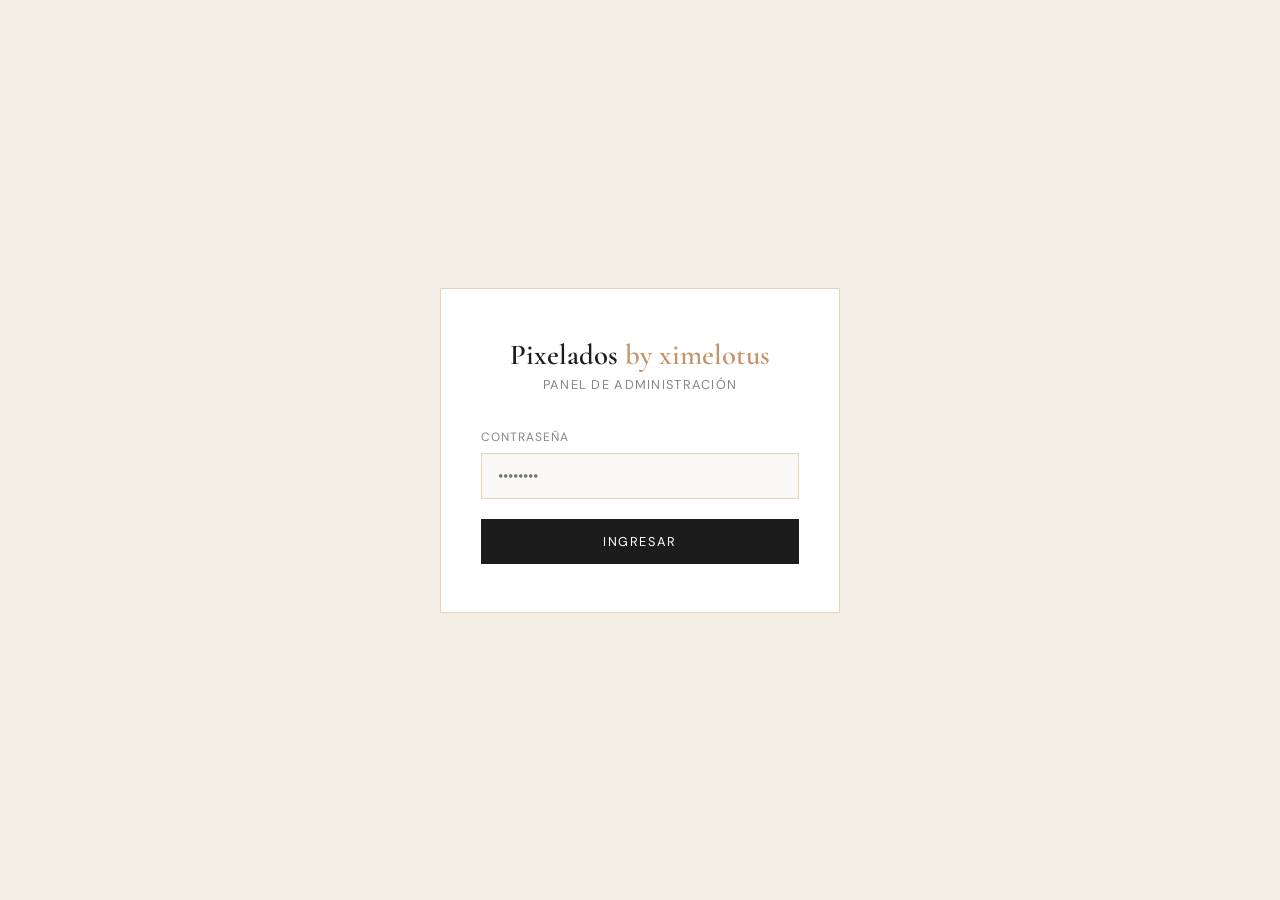
==== admin.html @ 3abb06a1 "Add files via upload" ====
<!DOCTYPE html>
<html lang="es">
<head>
  <meta charset="UTF-8" />
  <meta name="viewport" content="width=device-width, initial-scale=1.0" />
  <title>Admin · Pixelados by ximelotus</title>
  <meta name="robots" content="noindex, nofollow" />
  <link rel="preconnect" href="https://fonts.googleapis.com" />
  <link href="https://fonts.googleapis.com/css2?family=Cormorant+Garamond:wght@400;600&family=DM+Sans:wght@300;400;500&display=swap" rel="stylesheet" />
  <style>
    :root {
      --cream: #FAF8F4;
      --cream-dark: #F2EDE5;
      --charcoal: #1C1C1C;
      --warm-gray: #8A8480;
      --accent: #C4956A;
      --accent-light: #E8D5BC;
      --white: #FFFFFF;
      --green: #4CAF50;
      --red: #E53935;
      --font-display: 'Cormorant Garamond', Georgia, serif;
      --font-body: 'DM Sans', sans-serif;
    }

    *, *::before, *::after { box-sizing: border-box; margin: 0; padding: 0; }
    body { font-family: var(--font-body); background: var(--cream-dark); color: var(--charcoal); min-height: 100vh; }

    /* ── LOGIN ── */
    #login-screen {
      display: flex;
      align-items: center;
      justify-content: center;
      min-height: 100vh;
      padding: 24px;
    }
    .login-box {
      background: var(--white);
      border: 1px solid var(--accent-light);
      padding: 48px 40px;
      width: 100%;
      max-width: 400px;
      text-align: center;
    }
    .login-logo {
      font-family: var(--font-display);
      font-size: 1.8rem;
      font-weight: 600;
      margin-bottom: 4px;
    }
    .login-logo span { color: var(--accent); }
    .login-sub { font-size: 0.8rem; color: var(--warm-gray); letter-spacing: 0.1em; text-transform: uppercase; margin-bottom: 36px; }
    .login-label { display: block; text-align: left; font-size: 0.75rem; letter-spacing: 0.08em; text-transform: uppercase; color: var(--warm-gray); margin-bottom: 8px; }
    .login-input {
      width: 100%;
      padding: 12px 16px;
      border: 1px solid var(--accent-light);
      background: var(--cream);
      font-family: var(--font-body);
      font-size: 0.95rem;
      outline: none;
      transition: border-color 0.2s;
      margin-bottom: 20px;
    }
    .login-input:focus { border-color: var(--accent); }
    .login-btn {
      width: 100%;
      padding: 14px;
      background: var(--charcoal);
      color: var(--white);
      border: none;
      font-family: var(--font-body);
      font-size: 0.8rem;
      letter-spacing: 0.12em;
      text-transform: uppercase;
      cursor: pointer;
      transition: background 0.3s;
    }
    .login-btn:hover { background: var(--accent); }
    .login-error { color: var(--red); font-size: 0.82rem; margin-top: 12px; display: none; }

    /* ── PANEL ── */
    #admin-panel { display: none; }

    .admin-nav {
      background: var(--charcoal);
      padding: 16px 32px;
      display: flex;
      align-items: center;
      justify-content: space-between;
    }
    .admin-nav-logo { font-family: var(--font-display); font-size: 1.2rem; color: var(--white); }
    .admin-nav-logo span { color: var(--accent); }
    .admin-nav-right { display: flex; align-items: center; gap: 20px; }
    .admin-badge { font-size: 0.7rem; letter-spacing: 0.1em; text-transform: uppercase; color: var(--warm-gray); }
    .logout-btn {
      padding: 8px 16px;
      background: transparent;
      border: 1px solid rgba(255,255,255,0.2);
      color: rgba(255,255,255,0.6);
      font-size: 0.75rem;
      letter-spacing: 0.08em;
      text-transform: uppercase;
      cursor: pointer;
      transition: all 0.2s;
    }
    .logout-btn:hover { border-color: var(--accent); color: var(--accent); }

    .admin-body {
      max-width: 960px;
      margin: 0 auto;
      padding: 40px 24px 80px;
    }

    .admin-header {
      margin-bottom: 40px;
    }
    .admin-title { font-family: var(--font-display); font-size: 2rem; font-weight: 600; margin-bottom: 6px; }
    .admin-subtitle { font-size: 0.85rem; color: var(--warm-gray); }

    .save-bar {
      position: sticky;
      top: 0;
      z-index: 50;
      background: var(--cream-dark);
      padding: 14px 0;
      display: flex;
      align-items: center;
      justify-content: space-between;
      border-bottom: 1px solid var(--accent-light);
      margin-bottom: 40px;
    }
    .save-bar-text { font-size: 0.8rem; color: var(--warm-gray); }
    .save-btn {
      padding: 10px 28px;
      background: var(--accent);
      color: var(--white);
      border: none;
      font-family: var(--font-body);
      font-size: 0.8rem;
      letter-spacing: 0.1em;
      text-transform: uppercase;
      cursor: pointer;
      transition: background 0.3s;
    }
    .save-btn:hover { background: var(--charcoal); }

    .toast {
      position: fixed;
      bottom: 32px;
      right: 32px;
      background: var(--charcoal);
      color: var(--white);
      padding: 14px 24px;
      font-size: 0.85rem;
      border-left: 4px solid var(--accent);
      opacity: 0;
      transform: translateY(10px);
      transition: all 0.3s;
      pointer-events: none;
      z-index: 200;
    }
    .toast.show { opacity: 1; transform: translateY(0); }

    /* ── SECTIONS ── */
    .section-card {
      background: var(--white);
      border: 1px solid var(--accent-light);
      padding: 32px;
      margin-bottom: 24px;
    }
    .section-card-title {
      font-family: var(--font-display);
      font-size: 1.2rem;
      font-weight: 600;
      margin-bottom: 4px;
    }
    .section-card-desc { font-size: 0.78rem; color: var(--warm-gray); margin-bottom: 28px; }

    .field { margin-bottom: 20px; }
    .field:last-child { margin-bottom: 0; }
    .field-label {
      display: block;
      font-size: 0.72rem;
      letter-spacing: 0.1em;
      text-transform: uppercase;
      color: var(--warm-gray);
      margin-bottom: 8px;
      font-weight: 500;
    }
    .field-hint { font-size: 0.72rem; color: var(--accent); margin-top: 4px; }
    input[type="text"], input[type="tel"], input[type="email"], input[type="url"], textarea {
      width: 100%;
      padding: 10px 14px;
      border: 1px solid var(--accent-light);
      background: var(--cream);
      font-family: var(--font-body);
      font-size: 0.92rem;
      color: var(--charcoal);
      outline: none;
      transition: border-color 0.2s;
      resize: vertical;
    }
    input:focus, textarea:focus { border-color: var(--accent); }
    textarea { min-height: 80px; line-height: 1.6; }

    .field-row { display: grid; grid-template-columns: 1fr 1fr; gap: 16px; }
    @media(max-width: 600px) { .field-row { grid-template-columns: 1fr; } }

    /* Testimonio cards dentro del admin */
    .testi-group {
      border: 1px solid var(--accent-light);
      padding: 20px;
      margin-bottom: 16px;
      background: var(--cream);
    }
    .testi-group-title {
      font-size: 0.72rem;
      letter-spacing: 0.1em;
      text-transform: uppercase;
      color: var(--accent);
      margin-bottom: 16px;
      font-weight: 500;
    }

    /* ── CHANGE PASSWORD ── */
    .danger-zone {
      border: 1px solid #FFCDD2;
      background: #FFF8F8;
      padding: 24px 32px;
      margin-top: 40px;
    }
    .danger-title { font-size: 0.72rem; letter-spacing: 0.1em; text-transform: uppercase; color: var(--red); margin-bottom: 16px; font-weight: 500; }
    .danger-row { display: flex; gap: 12px; align-items: flex-end; }
    .danger-row input { flex: 1; }
    .danger-btn {
      padding: 10px 20px;
      background: var(--red);
      color: var(--white);
      border: none;
      font-size: 0.75rem;
      letter-spacing: 0.08em;
      text-transform: uppercase;
      cursor: pointer;
      white-space: nowrap;
      transition: opacity 0.2s;
    }
    .danger-btn:hover { opacity: 0.85; }
  </style>
</head>
<body>

<!-- ════════════════════════════
     LOGIN
════════════════════════════ -->
<div id="login-screen">
  <div class="login-box">
    <div class="login-logo">Pixelados <span>by ximelotus</span></div>
    <div class="login-sub">Panel de administración</div>
    <label class="login-label" for="pwd">Contraseña</label>
    <input type="password" id="pwd" class="login-input" placeholder="••••••••" onkeydown="if(event.key==='Enter')doLogin()" />
    <button class="login-btn" onclick="doLogin()">Ingresar</button>
    <div class="login-error" id="login-error">Contraseña incorrecta. Inténtalo de nuevo.</div>
  </div>
</div>

<!-- ════════════════════════════
     PANEL
════════════════════════════ -->
<div id="admin-panel">

  <nav class="admin-nav">
    <div class="admin-nav-logo">Pixelados <span>by ximelotus</span></div>
    <div class="admin-nav-right">
      <span class="admin-badge">✦ Admin</span>
      <button class="logout-btn" onclick="doLogout()">Cerrar sesión</button>
    </div>
  </nav>

  <div class="admin-body">

    <div class="admin-header">
      <h1 class="admin-title">Panel de contenido</h1>
      <p class="admin-subtitle">Edita los textos y datos de tu página. Los cambios se guardan en tu navegador y puedes exportar el HTML actualizado.</p>
    </div>

    <div class="save-bar">
      <span class="save-bar-text">Los cambios se guardan aquí y puedes descargar tu HTML actualizado</span>
      <button class="save-btn" onclick="saveAll()">Guardar cambios</button>
    </div>

    <!-- SEO -->
    <div class="section-card">
      <div class="section-card-title">SEO &amp; Metadatos</div>
      <div class="section-card-desc">Estos textos aparecen en Google y cuando compartes el link por WhatsApp o redes.</div>
      <div class="field">
        <label class="field-label" for="seo-title">Título de la página (Google)</label>
        <input type="text" id="seo-title" maxlength="70" />
        <div class="field-hint">Máximo 60 caracteres recomendado</div>
      </div>
      <div class="field">
        <label class="field-label" for="seo-desc">Descripción (Google)</label>
        <textarea id="seo-desc" rows="3" maxlength="160"></textarea>
        <div class="field-hint">Máximo 155 caracteres recomendado</div>
      </div>
    </div>

    <!-- CONTACTO -->
    <div class="section-card">
      <div class="section-card-title">Contacto</div>
      <div class="section-card-desc">Número de WhatsApp y correo que aparecen en la página.</div>
      <div class="field-row">
        <div class="field">
          <label class="field-label" for="whatsapp">WhatsApp (con código país)</label>
          <input type="tel" id="whatsapp" placeholder="56954000272" />
          <div class="field-hint">Sin el + ni espacios. Ej: 56954000272</div>
        </div>
        <div class="field">
          <label class="field-label" for="email">Correo electrónico</label>
          <input type="email" id="email" />
        </div>
      </div>
      <div class="field">
        <label class="field-label" for="instagram">Instagram (solo el @usuario)</label>
        <input type="text" id="instagram" placeholder="ximelotus" />
      </div>
      <div class="field">
        <label class="field-label" for="wa-message">Mensaje automático de WhatsApp</label>
        <textarea id="wa-message" rows="2"></textarea>
        <div class="field-hint">Texto que se pre-llena cuando alguien te escribe desde la web</div>
      </div>
    </div>

    <!-- HERO -->
    <div class="section-card">
      <div class="section-card-title">Sección Hero (inicio)</div>
      <div class="section-card-desc">El texto grande que se ve al entrar a la página.</div>
      <div class="field">
        <label class="field-label" for="hero-eyebrow">Texto pequeño sobre el título</label>
        <input type="text" id="hero-eyebrow" />
      </div>
      <div class="field">
        <label class="field-label" for="hero-title">Título principal</label>
        <textarea id="hero-title" rows="3"></textarea>
      </div>
      <div class="field">
        <label class="field-label" for="hero-subtitle">Subtítulo</label>
        <textarea id="hero-subtitle" rows="2"></textarea>
      </div>
    </div>

    <!-- PRECIOS -->
    <div class="section-card">
      <div class="section-card-title">Packs / Precios</div>
      <div class="section-card-desc">Los tres packs que se muestran en la sección de servicios.</div>

      <div class="testi-group">
        <div class="testi-group-title">Pack 1 (Esencial)</div>
        <div class="field-row">
          <div class="field">
            <label class="field-label" for="p1-name">Nombre del pack</label>
            <input type="text" id="p1-name" />
          </div>
          <div class="field">
            <label class="field-label" for="p1-price">Precio</label>
            <input type="text" id="p1-price" placeholder="$XX.000" />
          </div>
        </div>
        <div class="field">
          <label class="field-label" for="p1-desc">Descripción breve</label>
          <textarea id="p1-desc" rows="2"></textarea>
        </div>
      </div>

      <div class="testi-group">
        <div class="testi-group-title">Pack 2 (Intermedio)</div>
        <div class="field-row">
          <div class="field">
            <label class="field-label" for="p2-name">Nombre del pack</label>
            <input type="text" id="p2-name" />
          </div>
          <div class="field">
            <label class="field-label" for="p2-price">Precio</label>
            <input type="text" id="p2-price" placeholder="$XX.000" />
          </div>
        </div>
        <div class="field">
          <label class="field-label" for="p2-desc">Descripción breve</label>
          <textarea id="p2-desc" rows="2"></textarea>
        </div>
      </div>

      <div class="testi-group">
        <div class="testi-group-title">Pack 3 (Premium)</div>
        <div class="field-row">
          <div class="field">
            <label class="field-label" for="p3-name">Nombre del pack</label>
            <input type="text" id="p3-name" />
          </div>
          <div class="field">
            <label class="field-label" for="p3-price">Precio</label>
            <input type="text" id="p3-price" placeholder="$XX.000" />
          </div>
        </div>
        <div class="field">
          <label class="field-label" for="p3-desc">Descripción breve</label>
          <textarea id="p3-desc" rows="2"></textarea>
        </div>
      </div>
    </div>

    <!-- TESTIMONIOS -->
    <div class="section-card">
      <div class="section-card-title">Testimonios</div>
      <div class="section-card-desc">Edita los tres testimonios que aparecen en la página.</div>

      <div class="testi-group">
        <div class="testi-group-title">Testimonio 1</div>
        <div class="field">
          <label class="field-label" for="t1-text">Texto del testimonio</label>
          <textarea id="t1-text" rows="3"></textarea>
        </div>
        <div class="field-row">
          <div class="field">
            <label class="field-label" for="t1-name">Nombre</label>
            <input type="text" id="t1-name" />
          </div>
          <div class="field">
            <label class="field-label" for="t1-biz">Negocio · Ciudad</label>
            <input type="text" id="t1-biz" />
          </div>
        </div>
      </div>

      <div class="testi-group">
        <div class="testi-group-title">Testimonio 2</div>
        <div class="field">
          <label class="field-label" for="t2-text">Texto del testimonio</label>
          <textarea id="t2-text" rows="3"></textarea>
        </div>
        <div class="field-row">
          <div class="field">
            <label class="field-label" for="t2-name">Nombre</label>
            <input type="text" id="t2-name" />
          </div>
          <div class="field">
            <label class="field-label" for="t2-biz">Negocio · Ciudad</label>
            <input type="text" id="t2-biz" />
          </div>
        </div>
      </div>

      <div class="testi-group">
        <div class="testi-group-title">Testimonio 3</div>
        <div class="field">
          <label class="field-label" for="t3-text">Texto del testimonio</label>
          <textarea id="t3-text" rows="3"></textarea>
        </div>
        <div class="field-row">
          <div class="field">
            <label class="field-label" for="t3-name">Nombre</label>
            <input type="text" id="t3-name" />
          </div>
          <div class="field">
            <label class="field-label" for="t3-biz">Negocio · Ciudad</label>
            <input type="text" id="t3-biz" />
          </div>
        </div>
      </div>
    </div>

    <!-- CAMBIAR CONTRASEÑA -->
    <div class="danger-zone">
      <div class="danger-title">⚠ Cambiar contraseña</div>
      <div class="danger-row">
        <div class="field" style="margin:0; flex:1">
          <label class="field-label" for="new-pwd">Nueva contraseña</label>
          <input type="password" id="new-pwd" placeholder="Mínimo 6 caracteres" />
        </div>
        <div class="field" style="margin:0; flex:1">
          <label class="field-label" for="new-pwd2">Confirmar contraseña</label>
          <input type="password" id="new-pwd2" placeholder="Repite la contraseña" />
        </div>
        <button class="danger-btn" onclick="changePassword()">Cambiar</button>
      </div>
    </div>

  </div><!-- /admin-body -->
</div><!-- /admin-panel -->

<div class="toast" id="toast"></div>

<script>
  // ── CONTRASEÑA POR DEFECTO ──
  // La primera vez es "pixelados2025" — cámbiala desde el panel
  const DEFAULT_PWD = 'pixelados2025';

  function getPassword() {
    return localStorage.getItem('px_admin_pwd') || DEFAULT_PWD;
  }

  function doLogin() {
    const input = document.getElementById('pwd').value;
    const err = document.getElementById('login-error');
    if (input === getPassword()) {
      document.getElementById('login-screen').style.display = 'none';
      document.getElementById('admin-panel').style.display = 'block';
      loadData();
      err.style.display = 'none';
    } else {
      err.style.display = 'block';
      document.getElementById('pwd').value = '';
      document.getElementById('pwd').focus();
    }
  }

  function doLogout() {
    document.getElementById('admin-panel').style.display = 'none';
    document.getElementById('login-screen').style.display = 'flex';
    document.getElementById('pwd').value = '';
  }

  function changePassword() {
    const p1 = document.getElementById('new-pwd').value;
    const p2 = document.getElementById('new-pwd2').value;
    if (p1.length < 6) { showToast('La contraseña debe tener al menos 6 caracteres', true); return; }
    if (p1 !== p2) { showToast('Las contraseñas no coinciden', true); return; }
    localStorage.setItem('px_admin_pwd', p1);
    document.getElementById('new-pwd').value = '';
    document.getElementById('new-pwd2').value = '';
    showToast('Contraseña actualizada ✓');
  }

  // ── DEFAULTS ──
  const DEFAULTS = {
    'seo-title': 'Pixelados by ximelotus | Fotografía Gastronómica en Chile',
    'seo-desc': 'Fotografía profesional de productos para cafeterías, restaurantes y emprendimientos gastronómicos en Chile.',
    'whatsapp': '56954000272',
    'email': 'pixelados.laserena@gmail.com',
    'instagram': 'ximelotus',
    'wa-message': 'Hola! Vi tu web y quiero cotizar fotografía para mi negocio gastronómico',
    'hero-eyebrow': 'Fotografía gastronómica · Chile',
    'hero-title': 'Fotos que hacen que tus productos se vendan solos.',
    'hero-subtitle': 'Sesiones de fotografía profesional para cafeterías, restaurantes y emprendimientos gastronómicos.',
    'p1-name': 'Pack Esencial', 'p1-price': '', 'p1-desc': '',
    'p2-name': 'Pack Completo', 'p2-price': '', 'p2-desc': '',
    'p3-name': 'Pack Premium', 'p3-price': '', 'p3-desc': '',
    't1-text': '', 't1-name': '', 't1-biz': '',
    't2-text': '', 't2-name': '', 't2-biz': '',
    't3-text': '', 't3-name': '', 't3-biz': '',
  };

  const FIELDS = Object.keys(DEFAULTS);

  function loadData() {
    const stored = JSON.parse(localStorage.getItem('px_content') || '{}');
    FIELDS.forEach(id => {
      const el = document.getElementById(id);
      if (el) el.value = stored[id] !== undefined ? stored[id] : DEFAULTS[id];
    });
  }

  function saveAll() {
    const data = {};
    FIELDS.forEach(id => {
      const el = document.getElementById(id);
      if (el) data[id] = el.value;
    });
    localStorage.setItem('px_content', JSON.stringify(data));
    showToast('Cambios guardados ✓');
  }

  function showToast(msg, isError = false) {
    const t = document.getElementById('toast');
    t.textContent = msg;
    t.style.borderLeftColor = isError ? '#E53935' : '#C4956A';
    t.classList.add('show');
    setTimeout(() => t.classList.remove('show'), 3000);
  }

  // Enter en login
  document.getElementById('pwd').addEventListener('keydown', e => {
    if (e.key === 'Enter') doLogin();
  });
</script>
</body>
</html>
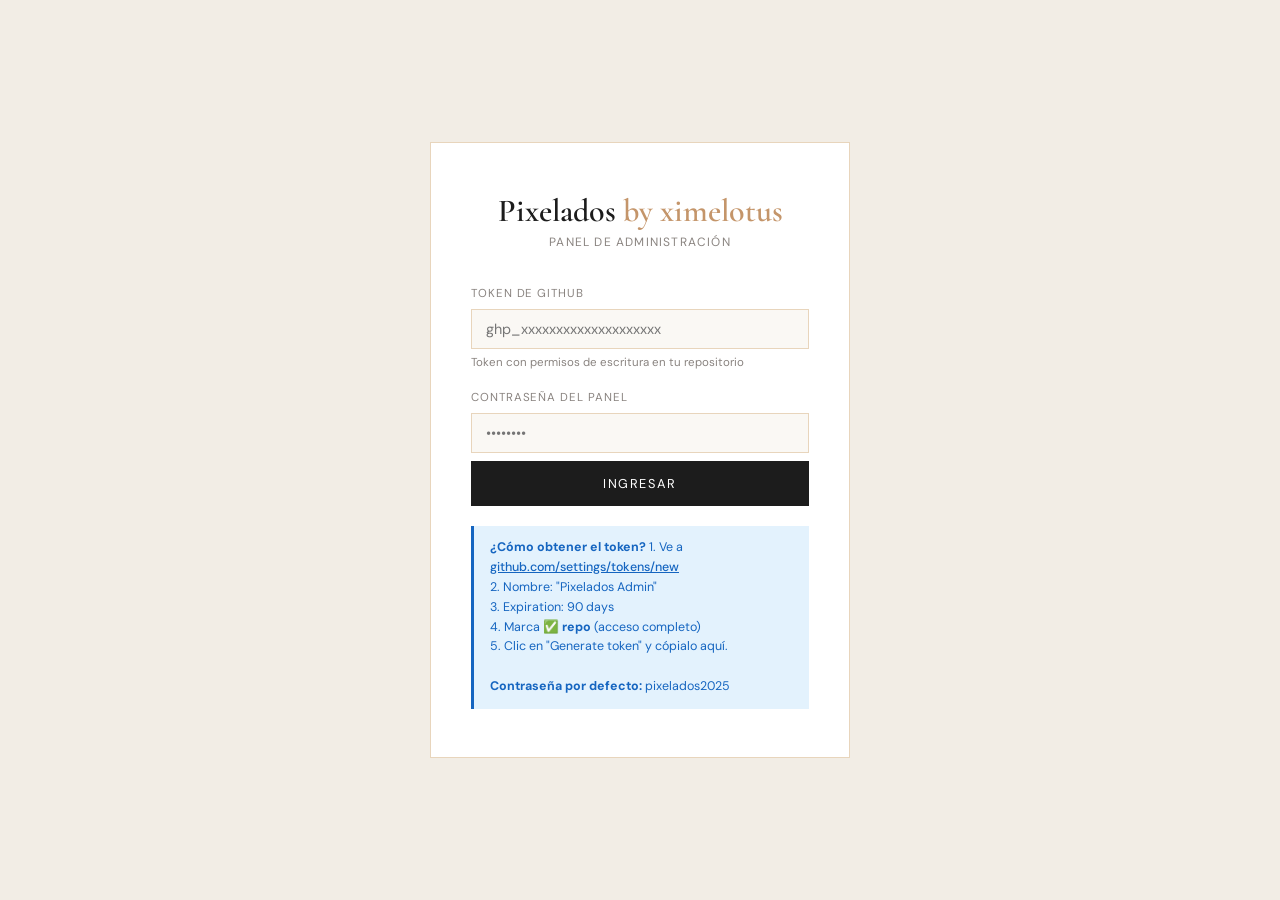
==== commit 948e4f4a: "Add files via upload" ====
--- a/admin.html
+++ b/admin.html
@@ -5,482 +5,389 @@
   <meta name="viewport" content="width=device-width, initial-scale=1.0" />
   <title>Admin · Pixelados by ximelotus</title>
   <meta name="robots" content="noindex, nofollow" />
-  <link rel="preconnect" href="https://fonts.googleapis.com" />
   <link href="https://fonts.googleapis.com/css2?family=Cormorant+Garamond:wght@400;600&family=DM+Sans:wght@300;400;500&display=swap" rel="stylesheet" />
   <style>
     :root {
-      --cream: #FAF8F4;
-      --cream-dark: #F2EDE5;
-      --charcoal: #1C1C1C;
-      --warm-gray: #8A8480;
-      --accent: #C4956A;
-      --accent-light: #E8D5BC;
-      --white: #FFFFFF;
-      --green: #4CAF50;
-      --red: #E53935;
+      --cream: #FAF8F4; --cream-dark: #F2EDE5; --charcoal: #1C1C1C;
+      --warm-gray: #8A8480; --accent: #C4956A; --accent-light: #E8D5BC;
+      --white: #FFFFFF; --green: #2E7D32; --green-light: #E8F5E9;
+      --red: #C62828; --red-light: #FFEBEE; --blue: #1565C0; --blue-light: #E3F2FD;
       --font-display: 'Cormorant Garamond', Georgia, serif;
       --font-body: 'DM Sans', sans-serif;
     }
-
     *, *::before, *::after { box-sizing: border-box; margin: 0; padding: 0; }
     body { font-family: var(--font-body); background: var(--cream-dark); color: var(--charcoal); min-height: 100vh; }
 
     /* ── LOGIN ── */
-    #login-screen {
-      display: flex;
-      align-items: center;
-      justify-content: center;
-      min-height: 100vh;
-      padding: 24px;
-    }
-    .login-box {
-      background: var(--white);
-      border: 1px solid var(--accent-light);
-      padding: 48px 40px;
-      width: 100%;
-      max-width: 400px;
-      text-align: center;
-    }
-    .login-logo {
-      font-family: var(--font-display);
-      font-size: 1.8rem;
-      font-weight: 600;
-      margin-bottom: 4px;
-    }
+    #login-screen { display: flex; align-items: center; justify-content: center; min-height: 100vh; padding: 24px; }
+    .login-box { background: var(--white); border: 1px solid var(--accent-light); padding: 48px 40px; width: 100%; max-width: 420px; text-align: center; }
+    .login-logo { font-family: var(--font-display); font-size: 2rem; font-weight: 600; margin-bottom: 4px; }
     .login-logo span { color: var(--accent); }
-    .login-sub { font-size: 0.8rem; color: var(--warm-gray); letter-spacing: 0.1em; text-transform: uppercase; margin-bottom: 36px; }
-    .login-label { display: block; text-align: left; font-size: 0.75rem; letter-spacing: 0.08em; text-transform: uppercase; color: var(--warm-gray); margin-bottom: 8px; }
-    .login-input {
-      width: 100%;
-      padding: 12px 16px;
-      border: 1px solid var(--accent-light);
-      background: var(--cream);
-      font-family: var(--font-body);
-      font-size: 0.95rem;
-      outline: none;
-      transition: border-color 0.2s;
-      margin-bottom: 20px;
-    }
+    .login-sub { font-size: 0.75rem; color: var(--warm-gray); letter-spacing: 0.1em; text-transform: uppercase; margin-bottom: 36px; }
+    .login-label { display: block; text-align: left; font-size: 0.72rem; letter-spacing: 0.08em; text-transform: uppercase; color: var(--warm-gray); margin-bottom: 8px; margin-top: 16px; }
+    .login-input { width: 100%; padding: 12px 16px; border: 1px solid var(--accent-light); background: var(--cream); font-family: var(--font-body); font-size: 0.95rem; outline: none; transition: border-color 0.2s; }
     .login-input:focus { border-color: var(--accent); }
-    .login-btn {
-      width: 100%;
-      padding: 14px;
-      background: var(--charcoal);
-      color: var(--white);
-      border: none;
-      font-family: var(--font-body);
-      font-size: 0.8rem;
-      letter-spacing: 0.12em;
-      text-transform: uppercase;
-      cursor: pointer;
-      transition: background 0.3s;
-    }
+    .login-hint { font-size: 0.72rem; color: var(--warm-gray); text-align: left; margin-top: 6px; margin-bottom: 20px; }
+    .login-btn { width: 100%; padding: 14px; background: var(--charcoal); color: var(--white); border: none; font-family: var(--font-body); font-size: 0.8rem; letter-spacing: 0.12em; text-transform: uppercase; cursor: pointer; transition: background 0.3s; margin-top: 8px; }
     .login-btn:hover { background: var(--accent); }
-    .login-error { color: var(--red); font-size: 0.82rem; margin-top: 12px; display: none; }
-
-    /* ── PANEL ── */
+    .login-error { color: var(--red); font-size: 0.82rem; margin-top: 12px; display: none; padding: 10px; background: var(--red-light); }
+    .github-info { background: var(--blue-light); border-left: 3px solid var(--blue); padding: 12px 16px; text-align: left; font-size: 0.78rem; color: var(--blue); margin-top: 20px; line-height: 1.6; }
+    .github-info a { color: var(--blue); font-weight: 500; }
+
+    /* ── NAV ── */
     #admin-panel { display: none; }
-
-    .admin-nav {
-      background: var(--charcoal);
-      padding: 16px 32px;
-      display: flex;
-      align-items: center;
-      justify-content: space-between;
-    }
+    .admin-nav { background: var(--charcoal); padding: 0 32px; display: flex; align-items: center; justify-content: space-between; height: 60px; position: sticky; top: 0; z-index: 100; }
     .admin-nav-logo { font-family: var(--font-display); font-size: 1.2rem; color: var(--white); }
     .admin-nav-logo span { color: var(--accent); }
-    .admin-nav-right { display: flex; align-items: center; gap: 20px; }
-    .admin-badge { font-size: 0.7rem; letter-spacing: 0.1em; text-transform: uppercase; color: var(--warm-gray); }
-    .logout-btn {
-      padding: 8px 16px;
-      background: transparent;
-      border: 1px solid rgba(255,255,255,0.2);
-      color: rgba(255,255,255,0.6);
-      font-size: 0.75rem;
-      letter-spacing: 0.08em;
-      text-transform: uppercase;
-      cursor: pointer;
-      transition: all 0.2s;
+    .admin-nav-right { display: flex; align-items: center; gap: 16px; }
+    .admin-user { font-size: 0.72rem; color: rgba(255,255,255,0.5); }
+    .nav-btn { padding: 8px 16px; background: transparent; border: 1px solid rgba(255,255,255,0.2); color: rgba(255,255,255,0.6); font-size: 0.72rem; letter-spacing: 0.08em; text-transform: uppercase; cursor: pointer; transition: all 0.2s; }
+    .nav-btn:hover { border-color: var(--accent); color: var(--accent); }
+    .nav-btn.primary { background: var(--accent); border-color: var(--accent); color: white; }
+    .nav-btn.primary:hover { background: #b8845e; }
+
+    /* ── TABS ── */
+    .admin-tabs { background: var(--white); border-bottom: 1px solid var(--accent-light); display: flex; overflow-x: auto; }
+    .tab-btn { padding: 16px 24px; font-size: 0.78rem; letter-spacing: 0.06em; text-transform: uppercase; background: none; border: none; cursor: pointer; color: var(--warm-gray); border-bottom: 2px solid transparent; white-space: nowrap; transition: all 0.2s; }
+    .tab-btn.active { color: var(--accent); border-bottom-color: var(--accent); }
+    .tab-btn:hover { color: var(--charcoal); }
+
+    /* ── BODY ── */
+    .admin-body { max-width: 900px; margin: 0 auto; padding: 32px 24px 80px; }
+    .tab-panel { display: none; }
+    .tab-panel.active { display: block; }
+
+    /* ── CARDS ── */
+    .card { background: var(--white); border: 1px solid var(--accent-light); padding: 28px; margin-bottom: 20px; }
+    .card-title { font-family: var(--font-display); font-size: 1.1rem; font-weight: 600; margin-bottom: 4px; }
+    .card-desc { font-size: 0.78rem; color: var(--warm-gray); margin-bottom: 24px; }
+    .field { margin-bottom: 18px; }
+    .field:last-child { margin-bottom: 0; }
+    .field-label { display: block; font-size: 0.7rem; letter-spacing: 0.1em; text-transform: uppercase; color: var(--warm-gray); margin-bottom: 7px; font-weight: 500; }
+    .field-hint { font-size: 0.7rem; color: var(--accent); margin-top: 4px; }
+    input[type="text"], input[type="tel"], input[type="email"], input[type="url"], input[type="password"], textarea, select {
+      width: 100%; padding: 10px 14px; border: 1px solid var(--accent-light); background: var(--cream);
+      font-family: var(--font-body); font-size: 0.9rem; color: var(--charcoal); outline: none; transition: border-color 0.2s; resize: vertical;
     }
-    .logout-btn:hover { border-color: var(--accent); color: var(--accent); }
-
-    .admin-body {
-      max-width: 960px;
-      margin: 0 auto;
-      padding: 40px 24px 80px;
-    }
-
-    .admin-header {
-      margin-bottom: 40px;
-    }
-    .admin-title { font-family: var(--font-display); font-size: 2rem; font-weight: 600; margin-bottom: 6px; }
-    .admin-subtitle { font-size: 0.85rem; color: var(--warm-gray); }
-
-    .save-bar {
-      position: sticky;
-      top: 0;
-      z-index: 50;
-      background: var(--cream-dark);
-      padding: 14px 0;
-      display: flex;
-      align-items: center;
-      justify-content: space-between;
-      border-bottom: 1px solid var(--accent-light);
-      margin-bottom: 40px;
-    }
-    .save-bar-text { font-size: 0.8rem; color: var(--warm-gray); }
-    .save-btn {
-      padding: 10px 28px;
-      background: var(--accent);
-      color: var(--white);
-      border: none;
-      font-family: var(--font-body);
-      font-size: 0.8rem;
-      letter-spacing: 0.1em;
-      text-transform: uppercase;
-      cursor: pointer;
-      transition: background 0.3s;
-    }
+    input:focus, textarea:focus, select:focus { border-color: var(--accent); background: var(--white); }
+    textarea { min-height: 80px; line-height: 1.6; }
+    .field-row { display: grid; grid-template-columns: 1fr 1fr; gap: 16px; }
+    @media(max-width:600px) { .field-row { grid-template-columns: 1fr; } }
+
+    /* ── IMAGE PREVIEW ── */
+    .img-preview-wrap { position: relative; margin-top: 10px; }
+    .img-preview { width: 100%; height: 180px; object-fit: cover; background: var(--cream-dark); border: 1px solid var(--accent-light); display: flex; align-items: center; justify-content: center; color: var(--warm-gray); font-size: 0.8rem; }
+    .img-preview img { width: 100%; height: 180px; object-fit: cover; }
+    .img-preview-placeholder { width: 100%; height: 180px; background: var(--cream-dark); border: 1px dashed var(--accent-light); display: flex; align-items: center; justify-content: center; color: var(--warm-gray); font-size: 0.8rem; }
+
+    /* ── PORTFOLIO ITEMS ── */
+    .portfolio-items { display: grid; grid-template-columns: 1fr 1fr; gap: 16px; }
+    @media(max-width:600px) { .portfolio-items { grid-template-columns: 1fr; } }
+    .portfolio-item { border: 1px solid var(--accent-light); background: var(--cream); padding: 16px; position: relative; }
+    .portfolio-item-num { font-size: 0.7rem; letter-spacing: 0.1em; text-transform: uppercase; color: var(--accent); margin-bottom: 12px; font-weight: 500; }
+
+    /* ── TESTIMONIO / SERVICE ITEMS ── */
+    .item-group { border: 1px solid var(--accent-light); padding: 20px; margin-bottom: 14px; background: var(--cream); }
+    .item-group-title { font-size: 0.7rem; letter-spacing: 0.1em; text-transform: uppercase; color: var(--accent); margin-bottom: 14px; font-weight: 500; }
+
+    /* ── SAVE BAR ── */
+    .save-bar { position: sticky; top: 60px; z-index: 50; background: var(--cream-dark); padding: 12px 0; border-bottom: 1px solid var(--accent-light); margin-bottom: 32px; display: flex; align-items: center; justify-content: space-between; }
+    .save-bar-left { font-size: 0.78rem; color: var(--warm-gray); }
+    .save-btn { padding: 10px 28px; background: var(--accent); color: var(--white); border: none; font-family: var(--font-body); font-size: 0.78rem; letter-spacing: 0.1em; text-transform: uppercase; cursor: pointer; transition: background 0.3s; }
     .save-btn:hover { background: var(--charcoal); }
-
-    .toast {
-      position: fixed;
-      bottom: 32px;
-      right: 32px;
-      background: var(--charcoal);
-      color: var(--white);
-      padding: 14px 24px;
-      font-size: 0.85rem;
-      border-left: 4px solid var(--accent);
-      opacity: 0;
-      transform: translateY(10px);
-      transition: all 0.3s;
-      pointer-events: none;
-      z-index: 200;
-    }
+    .save-btn:disabled { background: var(--accent-light); cursor: not-allowed; }
+
+    /* ── STATUS ── */
+    .status-badge { display: inline-flex; align-items: center; gap: 6px; font-size: 0.72rem; padding: 4px 10px; border-radius: 2px; font-weight: 500; }
+    .status-badge.success { background: var(--green-light); color: var(--green); }
+    .status-badge.error { background: var(--red-light); color: var(--red); }
+    .status-badge.info { background: var(--blue-light); color: var(--blue); }
+
+    /* ── TOAST ── */
+    .toast { position: fixed; bottom: 28px; right: 28px; padding: 14px 20px; background: var(--charcoal); color: var(--white); font-size: 0.85rem; border-left: 4px solid var(--accent); opacity: 0; transform: translateY(10px); transition: all 0.3s; pointer-events: none; z-index: 999; max-width: 320px; }
     .toast.show { opacity: 1; transform: translateY(0); }
-
-    /* ── SECTIONS ── */
-    .section-card {
-      background: var(--white);
-      border: 1px solid var(--accent-light);
-      padding: 32px;
-      margin-bottom: 24px;
-    }
-    .section-card-title {
-      font-family: var(--font-display);
-      font-size: 1.2rem;
-      font-weight: 600;
-      margin-bottom: 4px;
-    }
-    .section-card-desc { font-size: 0.78rem; color: var(--warm-gray); margin-bottom: 28px; }
-
-    .field { margin-bottom: 20px; }
-    .field:last-child { margin-bottom: 0; }
-    .field-label {
-      display: block;
-      font-size: 0.72rem;
-      letter-spacing: 0.1em;
-      text-transform: uppercase;
-      color: var(--warm-gray);
-      margin-bottom: 8px;
-      font-weight: 500;
-    }
-    .field-hint { font-size: 0.72rem; color: var(--accent); margin-top: 4px; }
-    input[type="text"], input[type="tel"], input[type="email"], input[type="url"], textarea {
-      width: 100%;
-      padding: 10px 14px;
-      border: 1px solid var(--accent-light);
-      background: var(--cream);
-      font-family: var(--font-body);
-      font-size: 0.92rem;
-      color: var(--charcoal);
-      outline: none;
-      transition: border-color 0.2s;
-      resize: vertical;
-    }
-    input:focus, textarea:focus { border-color: var(--accent); }
-    textarea { min-height: 80px; line-height: 1.6; }
-
-    .field-row { display: grid; grid-template-columns: 1fr 1fr; gap: 16px; }
-    @media(max-width: 600px) { .field-row { grid-template-columns: 1fr; } }
-
-    /* Testimonio cards dentro del admin */
-    .testi-group {
-      border: 1px solid var(--accent-light);
-      padding: 20px;
-      margin-bottom: 16px;
-      background: var(--cream);
-    }
-    .testi-group-title {
-      font-size: 0.72rem;
-      letter-spacing: 0.1em;
-      text-transform: uppercase;
-      color: var(--accent);
-      margin-bottom: 16px;
-      font-weight: 500;
-    }
-
-    /* ── CHANGE PASSWORD ── */
-    .danger-zone {
-      border: 1px solid #FFCDD2;
-      background: #FFF8F8;
-      padding: 24px 32px;
-      margin-top: 40px;
-    }
-    .danger-title { font-size: 0.72rem; letter-spacing: 0.1em; text-transform: uppercase; color: var(--red); margin-bottom: 16px; font-weight: 500; }
-    .danger-row { display: flex; gap: 12px; align-items: flex-end; }
-    .danger-row input { flex: 1; }
-    .danger-btn {
-      padding: 10px 20px;
-      background: var(--red);
-      color: var(--white);
-      border: none;
-      font-size: 0.75rem;
-      letter-spacing: 0.08em;
-      text-transform: uppercase;
-      cursor: pointer;
-      white-space: nowrap;
-      transition: opacity 0.2s;
-    }
-    .danger-btn:hover { opacity: 0.85; }
+    .toast.error { border-left-color: var(--red); }
+    .toast.success { border-left-color: var(--green); }
+
+    /* ── DANGER ── */
+    .danger-zone { border: 1px solid #FFCDD2; background: #FFF8F8; padding: 24px; margin-top: 32px; }
+    .danger-title { font-size: 0.7rem; letter-spacing: 0.1em; text-transform: uppercase; color: var(--red); margin-bottom: 16px; font-weight: 500; }
+
+    /* ── GITHUB STATUS ── */
+    .github-status { background: var(--blue-light); border: 1px solid #BBDEFB; padding: 16px 20px; margin-bottom: 24px; font-size: 0.82rem; color: var(--blue); }
+    .github-status strong { display: block; margin-bottom: 4px; }
+    .github-status.connected { background: var(--green-light); border-color: #C8E6C9; color: var(--green); }
+    .github-status.error { background: var(--red-light); border-color: #FFCDD2; color: var(--red); }
+
+    /* Loader */
+    .loader { display: inline-block; width: 14px; height: 14px; border: 2px solid rgba(255,255,255,0.3); border-top-color: white; border-radius: 50%; animation: spin 0.8s linear infinite; }
+    @keyframes spin { to { transform: rotate(360deg); } }
+
+    .section-intro { margin-bottom: 28px; }
+    .section-intro h2 { font-family: var(--font-display); font-size: 1.6rem; font-weight: 600; margin-bottom: 6px; }
+    .section-intro p { font-size: 0.85rem; color: var(--warm-gray); }
+
+    .preview-btn { display: inline-flex; align-items: center; gap: 6px; padding: 8px 16px; background: var(--charcoal); color: white; font-size: 0.72rem; letter-spacing: 0.08em; text-transform: uppercase; cursor: pointer; border: none; margin-top: 12px; transition: background 0.2s; text-decoration: none; }
+    .preview-btn:hover { background: var(--accent); }
   </style>
 </head>
 <body>
 
-<!-- ════════════════════════════
-     LOGIN
-════════════════════════════ -->
+<!-- ═══════════════════════════ LOGIN ═══════════════════════════ -->
 <div id="login-screen">
   <div class="login-box">
     <div class="login-logo">Pixelados <span>by ximelotus</span></div>
     <div class="login-sub">Panel de administración</div>
-    <label class="login-label" for="pwd">Contraseña</label>
-    <input type="password" id="pwd" class="login-input" placeholder="••••••••" onkeydown="if(event.key==='Enter')doLogin()" />
+
+    <label class="login-label" for="gh-token">Token de GitHub</label>
+    <input type="password" id="gh-token" class="login-input" placeholder="ghp_xxxxxxxxxxxxxxxxxxxx" />
+    <div class="login-hint">Token con permisos de escritura en tu repositorio</div>
+
+    <label class="login-label" for="admin-pwd">Contraseña del panel</label>
+    <input type="password" id="admin-pwd" class="login-input" placeholder="••••••••" onkeydown="if(event.key==='Enter')doLogin()" />
+
     <button class="login-btn" onclick="doLogin()">Ingresar</button>
-    <div class="login-error" id="login-error">Contraseña incorrecta. Inténtalo de nuevo.</div>
+    <div class="login-error" id="login-error">Contraseña incorrecta o token inválido.</div>
+
+    <div class="github-info">
+      <strong>¿Cómo obtener el token?</strong>
+      1. Ve a <a href="https://github.com/settings/tokens/new" target="_blank">github.com/settings/tokens/new</a><br>
+      2. Nombre: "Pixelados Admin"<br>
+      3. Expiration: 90 days<br>
+      4. Marca ✅ <strong>repo</strong> (acceso completo)<br>
+      5. Clic en "Generate token" y cópialo aquí.<br><br>
+      <strong>Contraseña por defecto:</strong> pixelados2025
+    </div>
   </div>
 </div>
 
-<!-- ════════════════════════════
-     PANEL
-════════════════════════════ -->
+<!-- ═══════════════════════════ PANEL ═══════════════════════════ -->
 <div id="admin-panel">
-
   <nav class="admin-nav">
     <div class="admin-nav-logo">Pixelados <span>by ximelotus</span></div>
     <div class="admin-nav-right">
-      <span class="admin-badge">✦ Admin</span>
-      <button class="logout-btn" onclick="doLogout()">Cerrar sesión</button>
+      <span class="admin-user" id="gh-user-display"></span>
+      <a href="https://pixeladoslaserena-dev.github.io" target="_blank" class="nav-btn">Ver web →</a>
+      <button class="nav-btn" onclick="doLogout()">Salir</button>
     </div>
   </nav>
 
+  <div class="admin-tabs">
+    <button class="tab-btn active" onclick="switchTab('contacto', this)">📞 Contacto</button>
+    <button class="tab-btn" onclick="switchTab('hero', this)">🏠 Hero</button>
+    <button class="tab-btn" onclick="switchTab('portafolio', this)">📷 Portafolio</button>
+    <button class="tab-btn" onclick="switchTab('servicios', this)">💼 Servicios</button>
+    <button class="tab-btn" onclick="switchTab('precios', this)">💰 Precios</button>
+    <button class="tab-btn" onclick="switchTab('testimonios', this)">⭐ Testimonios</button>
+    <button class="tab-btn" onclick="switchTab('seo', this)">🔍 SEO</button>
+    <button class="tab-btn" onclick="switchTab('ajustes', this)">⚙️ Ajustes</button>
+  </div>
+
   <div class="admin-body">
 
-    <div class="admin-header">
-      <h1 class="admin-title">Panel de contenido</h1>
-      <p class="admin-subtitle">Edita los textos y datos de tu página. Los cambios se guardan en tu navegador y puedes exportar el HTML actualizado.</p>
-    </div>
-
+    <div id="github-status-bar" class="github-status">
+      <strong>Conectando con GitHub...</strong>
+      Los cambios que guardes se publicarán automáticamente en tu web.
+    </div>
+
+    <!-- ══════════ SAVE BAR ══════════ -->
     <div class="save-bar">
-      <span class="save-bar-text">Los cambios se guardan aquí y puedes descargar tu HTML actualizado</span>
-      <button class="save-btn" onclick="saveAll()">Guardar cambios</button>
-    </div>
-
-    <!-- SEO -->
-    <div class="section-card">
-      <div class="section-card-title">SEO &amp; Metadatos</div>
-      <div class="section-card-desc">Estos textos aparecen en Google y cuando compartes el link por WhatsApp o redes.</div>
-      <div class="field">
-        <label class="field-label" for="seo-title">Título de la página (Google)</label>
-        <input type="text" id="seo-title" maxlength="70" />
-        <div class="field-hint">Máximo 60 caracteres recomendado</div>
-      </div>
-      <div class="field">
-        <label class="field-label" for="seo-desc">Descripción (Google)</label>
-        <textarea id="seo-desc" rows="3" maxlength="160"></textarea>
-        <div class="field-hint">Máximo 155 caracteres recomendado</div>
-      </div>
-    </div>
-
-    <!-- CONTACTO -->
-    <div class="section-card">
-      <div class="section-card-title">Contacto</div>
-      <div class="section-card-desc">Número de WhatsApp y correo que aparecen en la página.</div>
-      <div class="field-row">
-        <div class="field">
-          <label class="field-label" for="whatsapp">WhatsApp (con código país)</label>
-          <input type="tel" id="whatsapp" placeholder="56954000272" />
-          <div class="field-hint">Sin el + ni espacios. Ej: 56954000272</div>
-        </div>
-        <div class="field">
-          <label class="field-label" for="email">Correo electrónico</label>
-          <input type="email" id="email" />
-        </div>
-      </div>
-      <div class="field">
-        <label class="field-label" for="instagram">Instagram (solo el @usuario)</label>
-        <input type="text" id="instagram" placeholder="ximelotus" />
-      </div>
-      <div class="field">
-        <label class="field-label" for="wa-message">Mensaje automático de WhatsApp</label>
-        <textarea id="wa-message" rows="2"></textarea>
-        <div class="field-hint">Texto que se pre-llena cuando alguien te escribe desde la web</div>
-      </div>
-    </div>
-
-    <!-- HERO -->
-    <div class="section-card">
-      <div class="section-card-title">Sección Hero (inicio)</div>
-      <div class="section-card-desc">El texto grande que se ve al entrar a la página.</div>
-      <div class="field">
-        <label class="field-label" for="hero-eyebrow">Texto pequeño sobre el título</label>
-        <input type="text" id="hero-eyebrow" />
-      </div>
-      <div class="field">
-        <label class="field-label" for="hero-title">Título principal</label>
-        <textarea id="hero-title" rows="3"></textarea>
-      </div>
-      <div class="field">
-        <label class="field-label" for="hero-subtitle">Subtítulo</label>
-        <textarea id="hero-subtitle" rows="2"></textarea>
-      </div>
-    </div>
-
-    <!-- PRECIOS -->
-    <div class="section-card">
-      <div class="section-card-title">Packs / Precios</div>
-      <div class="section-card-desc">Los tres packs que se muestran en la sección de servicios.</div>
-
-      <div class="testi-group">
-        <div class="testi-group-title">Pack 1 (Esencial)</div>
+      <span class="save-bar-left" id="save-bar-text">Edita los campos y guarda los cambios</span>
+      <button class="save-btn" id="save-btn" onclick="saveCurrentTab()">Guardar y publicar</button>
+    </div>
+
+    <!-- ══════════ TAB: CONTACTO ══════════ -->
+    <div class="tab-panel active" id="tab-contacto">
+      <div class="section-intro">
+        <h2>Información de contacto</h2>
+        <p>Estos datos aparecen en los botones de WhatsApp, el footer y el header de tu web.</p>
+      </div>
+      <div class="card">
+        <div class="card-title">WhatsApp y redes</div>
+        <div class="card-desc">Número sin el + ni espacios. Ej: 56954000272</div>
         <div class="field-row">
           <div class="field">
-            <label class="field-label" for="p1-name">Nombre del pack</label>
-            <input type="text" id="p1-name" />
-          </div>
-          <div class="field">
-            <label class="field-label" for="p1-price">Precio</label>
-            <input type="text" id="p1-price" placeholder="$XX.000" />
-          </div>
-        </div>
-        <div class="field">
-          <label class="field-label" for="p1-desc">Descripción breve</label>
-          <textarea id="p1-desc" rows="2"></textarea>
-        </div>
-      </div>
-
-      <div class="testi-group">
-        <div class="testi-group-title">Pack 2 (Intermedio)</div>
+            <label class="field-label" for="c-whatsapp">Número WhatsApp</label>
+            <input type="tel" id="c-whatsapp" placeholder="56954000272" />
+          </div>
+          <div class="field">
+            <label class="field-label" for="c-instagram">Instagram (sin @)</label>
+            <input type="text" id="c-instagram" placeholder="ximelotus" />
+          </div>
+        </div>
+        <div class="field">
+          <label class="field-label" for="c-email">Correo electrónico</label>
+          <input type="email" id="c-email" placeholder="pixelados.laserena@gmail.com" />
+        </div>
+        <div class="field">
+          <label class="field-label" for="c-wa-msg">Mensaje automático de WhatsApp</label>
+          <textarea id="c-wa-msg" rows="2"></textarea>
+          <div class="field-hint">Se pre-llena cuando alguien hace clic en el botón</div>
+        </div>
+        <div class="field">
+          <label class="field-label" for="c-badge">Texto del badge (ej: "Disponible para sesiones")</label>
+          <input type="text" id="c-badge" placeholder="Disponible para sesiones" />
+        </div>
+      </div>
+    </div>
+
+    <!-- ══════════ TAB: HERO ══════════ -->
+    <div class="tab-panel" id="tab-hero">
+      <div class="section-intro">
+        <h2>Sección Hero</h2>
+        <p>El texto grande que se ve al entrar a la página y las imágenes principales.</p>
+      </div>
+      <div class="card">
+        <div class="card-title">Textos</div>
+        <div class="field">
+          <label class="field-label" for="h-eyebrow">Texto pequeño sobre el título</label>
+          <input type="text" id="h-eyebrow" placeholder="Fotografía Gastronómica · Chile" />
+        </div>
+        <div class="field">
+          <label class="field-label" for="h-title">Título principal</label>
+          <textarea id="h-title" rows="3"></textarea>
+          <div class="field-hint">Puedes usar [em]texto en cursiva dorada[/em]</div>
+        </div>
+        <div class="field">
+          <label class="field-label" for="h-sub">Subtítulo</label>
+          <textarea id="h-sub" rows="2"></textarea>
+        </div>
+        <div class="field">
+          <label class="field-label" for="h-btn1">Texto botón principal</label>
+          <input type="text" id="h-btn1" placeholder="Solicitar cotización" />
+        </div>
+      </div>
+      <div class="card">
+        <div class="card-title">Imágenes del Hero</div>
+        <div class="card-desc">Pega la URL de tu imagen (de Cloudinary o cualquier host de imágenes)</div>
         <div class="field-row">
           <div class="field">
-            <label class="field-label" for="p2-name">Nombre del pack</label>
-            <input type="text" id="p2-name" />
-          </div>
-          <div class="field">
-            <label class="field-label" for="p2-price">Precio</label>
-            <input type="text" id="p2-price" placeholder="$XX.000" />
-          </div>
-        </div>
-        <div class="field">
-          <label class="field-label" for="p2-desc">Descripción breve</label>
-          <textarea id="p2-desc" rows="2"></textarea>
-        </div>
-      </div>
-
-      <div class="testi-group">
-        <div class="testi-group-title">Pack 3 (Premium)</div>
+            <label class="field-label" for="h-img-main">Foto principal (grande)</label>
+            <input type="url" id="h-img-main" placeholder="https://res.cloudinary.com/..." oninput="previewImg('h-img-main','prev-main')" />
+            <div class="img-preview-placeholder" id="prev-main">Vista previa</div>
+          </div>
+          <div class="field">
+            <label class="field-label" for="h-img-accent">Foto secundaria (pequeña)</label>
+            <input type="url" id="h-img-accent" placeholder="https://res.cloudinary.com/..." oninput="previewImg('h-img-accent','prev-accent')" />
+            <div class="img-preview-placeholder" id="prev-accent">Vista previa</div>
+          </div>
+        </div>
+      </div>
+    </div>
+
+    <!-- ══════════ TAB: PORTAFOLIO ══════════ -->
+    <div class="tab-panel" id="tab-portafolio">
+      <div class="section-intro">
+        <h2>Portafolio / Galería</h2>
+        <p>Las 6 fotos que aparecen en la sección de trabajos. Pega URLs de Cloudinary.</p>
+      </div>
+      <div class="card">
+        <div class="card-title">Fotos del portafolio</div>
+        <div class="card-desc">Tamaño recomendado: mínimo 800×600px. Usa el optimizador antes de subir a Cloudinary.</div>
+        <div class="portfolio-items" id="portfolio-items-container">
+          <!-- generado por JS -->
+        </div>
+      </div>
+    </div>
+
+    <!-- ══════════ TAB: SERVICIOS ══════════ -->
+    <div class="tab-panel" id="tab-servicios">
+      <div class="section-intro">
+        <h2>Servicios</h2>
+        <p>Los 4 servicios que ofreces. Edita título, descripción y etiquetas.</p>
+      </div>
+      <div id="servicios-container"><!-- generado por JS --></div>
+    </div>
+
+    <!-- ══════════ TAB: PRECIOS ══════════ -->
+    <div class="tab-panel" id="tab-precios">
+      <div class="section-intro">
+        <h2>Packs y Precios</h2>
+        <p>Los packs que aparecen en la sección de servicios.</p>
+      </div>
+      <div id="precios-container"><!-- generado por JS --></div>
+    </div>
+
+    <!-- ══════════ TAB: TESTIMONIOS ══════════ -->
+    <div class="tab-panel" id="tab-testimonios">
+      <div class="section-intro">
+        <h2>Testimonios</h2>
+        <p>Los 3 testimonios de clientes que aparecen en la página.</p>
+      </div>
+      <div id="testimonios-container"><!-- generado por JS --></div>
+    </div>
+
+    <!-- ══════════ TAB: SEO ══════════ -->
+    <div class="tab-panel" id="tab-seo">
+      <div class="section-intro">
+        <h2>SEO y Metadatos</h2>
+        <p>Estos textos aparecen en Google y cuando compartes el link por WhatsApp.</p>
+      </div>
+      <div class="card">
+        <div class="card-title">Google</div>
+        <div class="field">
+          <label class="field-label" for="seo-title">Título (aparece en la pestaña del navegador y Google)</label>
+          <input type="text" id="seo-title" maxlength="70" />
+          <div class="field-hint">Máximo 60 caracteres recomendado</div>
+        </div>
+        <div class="field">
+          <label class="field-label" for="seo-desc">Descripción (aparece bajo el título en Google)</label>
+          <textarea id="seo-desc" rows="3" maxlength="160"></textarea>
+          <div class="field-hint">Máximo 155 caracteres recomendado</div>
+        </div>
+        <div class="field">
+          <label class="field-label" for="seo-url">URL canónica de tu web</label>
+          <input type="url" id="seo-url" placeholder="https://pixeladoslaserena-dev.github.io" />
+        </div>
+      </div>
+      <div class="card">
+        <div class="card-title">Imagen para WhatsApp / redes sociales</div>
+        <div class="card-desc">Esta imagen aparece cuando alguien comparte tu link. Tamaño ideal: 1200×630px</div>
+        <div class="field">
+          <label class="field-label" for="seo-og-img">URL de la imagen</label>
+          <input type="url" id="seo-og-img" placeholder="https://res.cloudinary.com/..." oninput="previewImg('seo-og-img','prev-og')" />
+          <div class="img-preview-placeholder" id="prev-og">Vista previa (1200×630px)</div>
+        </div>
+      </div>
+    </div>
+
+    <!-- ══════════ TAB: AJUSTES ══════════ -->
+    <div class="tab-panel" id="tab-ajustes">
+      <div class="section-intro">
+        <h2>Ajustes del panel</h2>
+        <p>Configuración de acceso y conexión con GitHub.</p>
+      </div>
+      <div class="card">
+        <div class="card-title">Conexión GitHub</div>
+        <div class="card-desc">Repositorio donde está alojada tu web.</div>
         <div class="field-row">
           <div class="field">
-            <label class="field-label" for="p3-name">Nombre del pack</label>
-            <input type="text" id="p3-name" />
-          </div>
-          <div class="field">
-            <label class="field-label" for="p3-price">Precio</label>
-            <input type="text" id="p3-price" placeholder="$XX.000" />
-          </div>
-        </div>
-        <div class="field">
-          <label class="field-label" for="p3-desc">Descripción breve</label>
-          <textarea id="p3-desc" rows="2"></textarea>
-        </div>
-      </div>
-    </div>
-
-    <!-- TESTIMONIOS -->
-    <div class="section-card">
-      <div class="section-card-title">Testimonios</div>
-      <div class="section-card-desc">Edita los tres testimonios que aparecen en la página.</div>
-
-      <div class="testi-group">
-        <div class="testi-group-title">Testimonio 1</div>
-        <div class="field">
-          <label class="field-label" for="t1-text">Texto del testimonio</label>
-          <textarea id="t1-text" rows="3"></textarea>
-        </div>
+            <label class="field-label">Usuario GitHub</label>
+            <input type="text" id="cfg-owner" readonly />
+          </div>
+          <div class="field">
+            <label class="field-label">Repositorio</label>
+            <input type="text" id="cfg-repo" readonly />
+          </div>
+        </div>
+        <div class="field">
+          <label class="field-label">Estado de conexión</label>
+          <div id="connection-status"></div>
+        </div>
+      </div>
+      <div class="danger-zone">
+        <div class="danger-title">⚠ Cambiar contraseña del panel</div>
         <div class="field-row">
           <div class="field">
-            <label class="field-label" for="t1-name">Nombre</label>
-            <input type="text" id="t1-name" />
-          </div>
-          <div class="field">
-            <label class="field-label" for="t1-biz">Negocio · Ciudad</label>
-            <input type="text" id="t1-biz" />
-          </div>
-        </div>
-      </div>
-
-      <div class="testi-group">
-        <div class="testi-group-title">Testimonio 2</div>
-        <div class="field">
-          <label class="field-label" for="t2-text">Texto del testimonio</label>
-          <textarea id="t2-text" rows="3"></textarea>
-        </div>
-        <div class="field-row">
-          <div class="field">
-            <label class="field-label" for="t2-name">Nombre</label>
-            <input type="text" id="t2-name" />
-          </div>
-          <div class="field">
-            <label class="field-label" for="t2-biz">Negocio · Ciudad</label>
-            <input type="text" id="t2-biz" />
-          </div>
-        </div>
-      </div>
-
-      <div class="testi-group">
-        <div class="testi-group-title">Testimonio 3</div>
-        <div class="field">
-          <label class="field-label" for="t3-text">Texto del testimonio</label>
-          <textarea id="t3-text" rows="3"></textarea>
-        </div>
-        <div class="field-row">
-          <div class="field">
-            <label class="field-label" for="t3-name">Nombre</label>
-            <input type="text" id="t3-name" />
-          </div>
-          <div class="field">
-            <label class="field-label" for="t3-biz">Negocio · Ciudad</label>
-            <input type="text" id="t3-biz" />
-          </div>
-        </div>
-      </div>
-    </div>
-
-    <!-- CAMBIAR CONTRASEÑA -->
-    <div class="danger-zone">
-      <div class="danger-title">⚠ Cambiar contraseña</div>
-      <div class="danger-row">
-        <div class="field" style="margin:0; flex:1">
-          <label class="field-label" for="new-pwd">Nueva contraseña</label>
-          <input type="password" id="new-pwd" placeholder="Mínimo 6 caracteres" />
-        </div>
-        <div class="field" style="margin:0; flex:1">
-          <label class="field-label" for="new-pwd2">Confirmar contraseña</label>
-          <input type="password" id="new-pwd2" placeholder="Repite la contraseña" />
-        </div>
-        <button class="danger-btn" onclick="changePassword()">Cambiar</button>
+            <label class="field-label">Nueva contraseña</label>
+            <input type="password" id="new-pwd" placeholder="Mínimo 6 caracteres" />
+          </div>
+          <div class="field">
+            <label class="field-label">Confirmar contraseña</label>
+            <input type="password" id="new-pwd2" />
+          </div>
+        </div>
+        <button class="save-btn" onclick="changePassword()" style="margin-top:12px;">Cambiar contraseña</button>
       </div>
     </div>
 
@@ -490,97 +397,498 @@
 <div class="toast" id="toast"></div>
 
 <script>
-  // ── CONTRASEÑA POR DEFECTO ──
-  // La primera vez es "pixelados2025" — cámbiala desde el panel
-  const DEFAULT_PWD = 'pixelados2025';
-
-  function getPassword() {
-    return localStorage.getItem('px_admin_pwd') || DEFAULT_PWD;
-  }
-
-  function doLogin() {
-    const input = document.getElementById('pwd').value;
-    const err = document.getElementById('login-error');
-    if (input === getPassword()) {
-      document.getElementById('login-screen').style.display = 'none';
-      document.getElementById('admin-panel').style.display = 'block';
-      loadData();
-      err.style.display = 'none';
-    } else {
-      err.style.display = 'block';
-      document.getElementById('pwd').value = '';
-      document.getElementById('pwd').focus();
+// ══════════════════════════════════════
+//   CONFIGURACIÓN
+// ══════════════════════════════════════
+const CONFIG = {
+  owner: 'pixeladoslaserena-dev',
+  repo:  'pixeladoslaserena-dev.github.io',
+  file:  'index.html',
+  branch: 'main',
+  defaultPwd: 'pixelados2025'
+};
+
+let ghToken = '';
+let currentFileSha = '';
+let currentFileContent = '';
+let currentTab = 'contacto';
+
+// ══════════════════════════════════════
+//   LOGIN
+// ══════════════════════════════════════
+function getPassword() {
+  return localStorage.getItem('px_pwd') || CONFIG.defaultPwd;
+}
+
+async function doLogin() {
+  const token = document.getElementById('gh-token').value.trim();
+  const pwd = document.getElementById('admin-pwd').value;
+  const err = document.getElementById('login-error');
+
+  if (pwd !== getPassword()) {
+    err.textContent = 'Contraseña incorrecta.';
+    err.style.display = 'block';
+    return;
+  }
+  if (!token) {
+    err.textContent = 'Ingresa tu token de GitHub.';
+    err.style.display = 'block';
+    return;
+  }
+
+  ghToken = token;
+  err.style.display = 'none';
+
+  // Verificar token con GitHub
+  try {
+    const r = await ghFetch(`https://api.github.com/repos/${CONFIG.owner}/${CONFIG.repo}`);
+    if (!r.ok) throw new Error('Token inválido o repositorio no encontrado');
+    const data = await r.json();
+    document.getElementById('gh-user-display').textContent = data.owner.login;
+    document.getElementById('login-screen').style.display = 'none';
+    document.getElementById('admin-panel').style.display = 'block';
+    document.getElementById('cfg-owner').value = CONFIG.owner;
+    document.getElementById('cfg-repo').value = CONFIG.repo;
+    await loadFileFromGithub();
+    initDynamicSections();
+  } catch(e) {
+    err.textContent = 'Token inválido o sin permisos. ' + e.message;
+    err.style.display = 'block';
+    ghToken = '';
+  }
+}
+
+function doLogout() {
+  ghToken = '';
+  document.getElementById('admin-panel').style.display = 'none';
+  document.getElementById('login-screen').style.display = 'flex';
+  document.getElementById('admin-pwd').value = '';
+  document.getElementById('gh-token').value = '';
+}
+
+function changePassword() {
+  const p1 = document.getElementById('new-pwd').value;
+  const p2 = document.getElementById('new-pwd2').value;
+  if (p1.length < 6) { showToast('Mínimo 6 caracteres', 'error'); return; }
+  if (p1 !== p2) { showToast('Las contraseñas no coinciden', 'error'); return; }
+  localStorage.setItem('px_pwd', p1);
+  document.getElementById('new-pwd').value = '';
+  document.getElementById('new-pwd2').value = '';
+  showToast('Contraseña actualizada ✓', 'success');
+}
+
+// ══════════════════════════════════════
+//   GITHUB API
+// ══════════════════════════════════════
+function ghFetch(url, opts = {}) {
+  return fetch(url, {
+    ...opts,
+    headers: {
+      'Authorization': `Bearer ${ghToken}`,
+      'Accept': 'application/vnd.github.v3+json',
+      'Content-Type': 'application/json',
+      ...(opts.headers || {})
     }
-  }
-
-  function doLogout() {
-    document.getElementById('admin-panel').style.display = 'none';
-    document.getElementById('login-screen').style.display = 'flex';
-    document.getElementById('pwd').value = '';
-  }
-
-  function changePassword() {
-    const p1 = document.getElementById('new-pwd').value;
-    const p2 = document.getElementById('new-pwd2').value;
-    if (p1.length < 6) { showToast('La contraseña debe tener al menos 6 caracteres', true); return; }
-    if (p1 !== p2) { showToast('Las contraseñas no coinciden', true); return; }
-    localStorage.setItem('px_admin_pwd', p1);
-    document.getElementById('new-pwd').value = '';
-    document.getElementById('new-pwd2').value = '';
-    showToast('Contraseña actualizada ✓');
-  }
-
-  // ── DEFAULTS ──
-  const DEFAULTS = {
-    'seo-title': 'Pixelados by ximelotus | Fotografía Gastronómica en Chile',
-    'seo-desc': 'Fotografía profesional de productos para cafeterías, restaurantes y emprendimientos gastronómicos en Chile.',
-    'whatsapp': '56954000272',
-    'email': 'pixelados.laserena@gmail.com',
-    'instagram': 'ximelotus',
-    'wa-message': 'Hola! Vi tu web y quiero cotizar fotografía para mi negocio gastronómico',
-    'hero-eyebrow': 'Fotografía gastronómica · Chile',
-    'hero-title': 'Fotos que hacen que tus productos se vendan solos.',
-    'hero-subtitle': 'Sesiones de fotografía profesional para cafeterías, restaurantes y emprendimientos gastronómicos.',
-    'p1-name': 'Pack Esencial', 'p1-price': '', 'p1-desc': '',
-    'p2-name': 'Pack Completo', 'p2-price': '', 'p2-desc': '',
-    'p3-name': 'Pack Premium', 'p3-price': '', 'p3-desc': '',
-    't1-text': '', 't1-name': '', 't1-biz': '',
-    't2-text': '', 't2-name': '', 't2-biz': '',
-    't3-text': '', 't3-name': '', 't3-biz': '',
-  };
-
-  const FIELDS = Object.keys(DEFAULTS);
-
-  function loadData() {
-    const stored = JSON.parse(localStorage.getItem('px_content') || '{}');
-    FIELDS.forEach(id => {
-      const el = document.getElementById(id);
-      if (el) el.value = stored[id] !== undefined ? stored[id] : DEFAULTS[id];
+  });
+}
+
+async function loadFileFromGithub() {
+  const statusBar = document.getElementById('github-status-bar');
+  statusBar.className = 'github-status';
+  statusBar.innerHTML = '<strong>Cargando archivo desde GitHub...</strong>';
+
+  try {
+    const r = await ghFetch(`https://api.github.com/repos/${CONFIG.owner}/${CONFIG.repo}/contents/${CONFIG.file}?ref=${CONFIG.branch}`);
+    if (!r.ok) throw new Error('No se pudo leer el archivo');
+    const data = await r.json();
+    currentFileSha = data.sha;
+    currentFileContent = atob(data.content.replace(/\n/g, ''));
+    statusBar.className = 'github-status connected';
+    statusBar.innerHTML = '<strong>✓ Conectado a GitHub</strong>Los cambios se publicarán en tu web automáticamente al guardar.';
+    document.getElementById('connection-status').innerHTML = '<span class="status-badge success">✓ Conectado</span>';
+    loadFieldsFromHTML(currentFileContent);
+  } catch(e) {
+    statusBar.className = 'github-status error';
+    statusBar.innerHTML = `<strong>Error de conexión:</strong> ${e.message}`;
+    document.getElementById('connection-status').innerHTML = '<span class="status-badge error">✗ Sin conexión</span>';
+  }
+}
+
+async function saveToGithub(newContent) {
+  const encoded = btoa(unescape(encodeURIComponent(newContent)));
+  const r = await ghFetch(`https://api.github.com/repos/${CONFIG.owner}/${CONFIG.repo}/contents/${CONFIG.file}`, {
+    method: 'PUT',
+    body: JSON.stringify({
+      message: `Admin: actualización de ${currentTab} — ${new Date().toLocaleString('es-CL')}`,
+      content: encoded,
+      sha: currentFileSha,
+      branch: CONFIG.branch
+    })
+  });
+  if (!r.ok) {
+    const err = await r.json();
+    throw new Error(err.message || 'Error al guardar');
+  }
+  const data = await r.json();
+  currentFileSha = data.content.sha;
+  return data;
+}
+
+// ══════════════════════════════════════
+//   LEER CAMPOS DESDE HTML
+// ══════════════════════════════════════
+function extractAttr(html, selector, attr) {
+  const parser = new DOMParser();
+  const doc = parser.parseFromString(html, 'text/html');
+  const el = doc.querySelector(selector);
+  if (!el) return '';
+  if (attr === 'textContent') return el.textContent.trim();
+  if (attr === 'innerHTML') return el.innerHTML.trim();
+  return el.getAttribute(attr) || '';
+}
+
+function extractBgUrl(html, className) {
+  const match = html.match(new RegExp(`\\.${className}\\s*\\{[^}]*background:\\s*url\\(['"]?([^'"\\)]+)['"]?\\)`, 'i'));
+  return match ? match[1].trim() : '';
+}
+
+function loadFieldsFromHTML(html) {
+  // CONTACTO
+  const waMatch = html.match(/wa\.me\/([0-9]+)\?text=/);
+  if (waMatch) setVal('c-whatsapp', waMatch[1]);
+  const igMatch = html.match(/instagram\.com\/([a-zA-Z0-9_.]+)/);
+  if (igMatch) setVal('c-instagram', igMatch[1]);
+  const emailMatch = html.match(/mailto:([^"]+)/);
+  if (emailMatch) setVal('c-email', emailMatch[1]);
+  const waMsg = html.match(/wa\.me\/[0-9]+\?text=([^"']+)/);
+  if (waMsg) setVal('c-wa-msg', decodeURIComponent(waMsg[1].replace(/\+/g,' ')));
+  const badgeMatch = html.match(/hero-badge[^>]*>[\s\S]*?<span>([^<]+)<\/span>/);
+  if (badgeMatch) setVal('c-badge', badgeMatch[1].trim());
+
+  // HERO
+  const eyebrowMatch = html.match(/class="hero-eyebrow">([^<]+)<\/span>/);
+  if (eyebrowMatch) setVal('h-eyebrow', eyebrowMatch[1].trim());
+  const h1Match = html.match(/<h1>([^<]*(?:<em>[^<]*<\/em>[^<]*)*)<\/h1>/);
+  if (h1Match) {
+    const raw = h1Match[1].replace(/<em>/g,'[em]').replace(/<\/em>/g,'[/em]');
+    setVal('h-title', raw.trim());
+  }
+  const subMatch = html.match(/class="hero-sub">([^<]+)<\/p>/);
+  if (subMatch) setVal('h-sub', subMatch[1].trim());
+  const btn1Match = html.match(/btn-primary">\s*<i[^>]*><\/i>\s*([^<]+)/);
+  if (btn1Match) setVal('h-btn1', btn1Match[1].trim());
+
+  // Imágenes hero
+  const mainImg = extractBgUrl(html, 'hero-img-main');
+  if (mainImg) { setVal('h-img-main', mainImg); previewImg('h-img-main','prev-main'); }
+  const accentImg = extractBgUrl(html, 'hero-img-accent');
+  if (accentImg) { setVal('h-img-accent', accentImg); previewImg('h-img-accent','prev-accent'); }
+
+  // SEO
+  const titleMatch = html.match(/<title>([^<]+)<\/title>/);
+  if (titleMatch) setVal('seo-title', titleMatch[1]);
+  const descMatch = html.match(/name="description"\s+content="([^"]+)"/);
+  if (descMatch) setVal('seo-desc', descMatch[1]);
+  const canonMatch = html.match(/rel="canonical"\s+href="([^"]+)"/);
+  if (canonMatch) setVal('seo-url', canonMatch[1]);
+  const ogImgMatch = html.match(/property="og:image"\s+content="([^"]+)"/);
+  if (ogImgMatch) { setVal('seo-og-img', ogImgMatch[1]); previewImg('seo-og-img','prev-og'); }
+
+  // Portafolio imgs
+  for (let i = 1; i <= 6; i++) {
+    const url = extractBgUrl(html, `p-img-${i}`);
+    if (url) { setVal(`p-img-${i}`, url); previewImg(`p-img-${i}`, `prev-p-${i}`); }
+  }
+
+  // Testimonios
+  const testiCards = html.match(/class="testi-card[^"]*"[\s\S]*?class="testi-text">([^<]+)<[\s\S]*?class="testi-name">([^<]+)<[\s\S]*?class="testi-biz">([^<]+)</g);
+  if (testiCards) {
+    testiCards.forEach((card, i) => {
+      const txt = card.match(/class="testi-text">([^<]+)</);
+      const name = card.match(/class="testi-name">([^<]+)</);
+      const biz = card.match(/class="testi-biz">([^<]+)</);
+      if (txt) setVal(`t${i+1}-text`, txt[1].trim());
+      if (name) setVal(`t${i+1}-name`, name[1].trim());
+      if (biz) setVal(`t${i+1}-biz`, biz[1].trim());
     });
   }
 
-  function saveAll() {
-    const data = {};
-    FIELDS.forEach(id => {
-      const el = document.getElementById(id);
-      if (el) data[id] = el.value;
+  // Servicios
+  const svcCards = html.match(/class="service-card[^"]*"[\s\S]*?class="service-title">([^<]+)<[\s\S]*?class="service-desc">([^<]+)<[\s\S]*?class="service-tags">([\s\S]*?)(?=<\/div>\s*<\/div>\s*(?:<!--|<div class="service-card))/g);
+  if (svcCards) {
+    svcCards.forEach((card, i) => {
+      const title = card.match(/class="service-title">([^<]+)</);
+      const desc = card.match(/class="service-desc">([^<]+)</);
+      const tags = [...card.matchAll(/class="service-tag">([^<]+)</g)].map(m => m[1]);
+      if (title) setVal(`sv${i+1}-title`, title[1].trim());
+      if (desc) setVal(`sv${i+1}-desc`, desc[1].trim());
+      if (tags.length) setVal(`sv${i+1}-tags`, tags.join(', '));
     });
-    localStorage.setItem('px_content', JSON.stringify(data));
-    showToast('Cambios guardados ✓');
-  }
-
-  function showToast(msg, isError = false) {
-    const t = document.getElementById('toast');
-    t.textContent = msg;
-    t.style.borderLeftColor = isError ? '#E53935' : '#C4956A';
-    t.classList.add('show');
-    setTimeout(() => t.classList.remove('show'), 3000);
-  }
-
-  // Enter en login
-  document.getElementById('pwd').addEventListener('keydown', e => {
-    if (e.key === 'Enter') doLogin();
-  });
+  }
+}
+
+// ══════════════════════════════════════
+//   GUARDAR — REEMPLAZAR EN HTML
+// ══════════════════════════════════════
+async function saveCurrentTab() {
+  const btn = document.getElementById('save-btn');
+  btn.disabled = true;
+  btn.innerHTML = '<span class="loader"></span> Publicando...';
+  showToast('Guardando cambios...', 'info');
+
+  try {
+    let html = currentFileContent;
+    html = applyChanges(html, currentTab);
+    await saveToGithub(html);
+    currentFileContent = html;
+    showToast('✓ Publicado en tu web correctamente', 'success');
+    document.getElementById('save-bar-text').textContent = '✓ Guardado — ' + new Date().toLocaleTimeString('es-CL');
+  } catch(e) {
+    showToast('Error al guardar: ' + e.message, 'error');
+  } finally {
+    btn.disabled = false;
+    btn.textContent = 'Guardar y publicar';
+  }
+}
+
+function applyChanges(html, tab) {
+  if (tab === 'contacto') {
+    const wa = getVal('c-whatsapp');
+    const ig = getVal('c-instagram');
+    const email = getVal('c-email');
+    const msg = encodeURIComponent(getVal('c-wa-msg'));
+    const badge = getVal('c-badge');
+
+    // WhatsApp links
+    html = html.replace(/wa\.me\/[0-9]+\?text=[^"']*/g, `wa.me/${wa}?text=${msg}`);
+    html = html.replace(/href="https:\/\/wa\.me\/[0-9]+"(?!\?)/g, `href="https://wa.me/${wa}"`);
+    // Instagram
+    html = html.replace(/instagram\.com\/[a-zA-Z0-9_.]+/g, `instagram.com/${ig}`);
+    html = html.replace(/@[a-zA-Z0-9_.]+(?=<\/a>)/g, `@${ig}`);
+    // Email
+    html = html.replace(/mailto:[^"]+/g, `mailto:${email}`);
+    // Badge
+    html = html.replace(/(<div class="hero-badge">[\s\S]*?<span>)[^<]+(<\/span>)/, `$1${badge}$2`);
+  }
+
+  if (tab === 'hero') {
+    const eyebrow = getVal('h-eyebrow');
+    const titleRaw = getVal('h-title').replace(/\[em\]/g,'<em>').replace(/\[\/em\]/g,'</em>');
+    const sub = getVal('h-sub');
+    const btn1 = getVal('h-btn1');
+    const mainImg = getVal('h-img-main');
+    const accentImg = getVal('h-img-accent');
+
+    html = html.replace(/class="hero-eyebrow">([^<]+)<\/span>/, `class="hero-eyebrow">${eyebrow}</span>`);
+    html = html.replace(/<h1>[\s\S]*?<\/h1>/, `<h1>${titleRaw}</h1>`);
+    html = html.replace(/class="hero-sub">([^<]+)<\/p>/, `class="hero-sub">${sub}</p>`);
+    if (mainImg) html = html.replace(/(\.hero-img-main\s*\{[^}]*background:\s*url\()['"]?[^'")\s]+['"]?/, `$1'${mainImg}'`);
+    if (accentImg) html = html.replace(/(\.hero-img-accent\s*\{[^}]*background:\s*url\()['"]?[^'")\s]+['"]?/, `$1'${accentImg}'`);
+  }
+
+  if (tab === 'portafolio') {
+    for (let i = 1; i <= 6; i++) {
+      const url = getVal(`p-img-${i}`);
+      const label = getVal(`p-label-${i}`);
+      if (url) html = html.replace(new RegExp(`(\\.p-img-${i}\\s*\\{[^}]*background:\\s*url\\()['"]?[^'"\\)\\s]+['"]?`), `$1'${url}'`);
+      if (label) html = html.replace(new RegExp(`(<div class="p-item">\\s*<div class="p-img-${i}"></div>\\s*<div class="p-overlay"><span class="p-overlay-text">)[^<]+(<\\/span>)`), `$1${label}$2`);
+    }
+  }
+
+  if (tab === 'testimonios') {
+    let idx = 0;
+    html = html.replace(/class="testi-text">([^<]+)<\/p>/g, (match, old) => {
+      idx++;
+      const newTxt = getVal(`t${idx}-text`) || old;
+      return `class="testi-text">${newTxt}</p>`;
+    });
+    idx = 0;
+    html = html.replace(/class="testi-name">([^<]+)<\/div>/g, (match, old) => {
+      idx++;
+      const newTxt = getVal(`t${idx}-name`) || old;
+      return `class="testi-name">${newTxt}</div>`;
+    });
+    idx = 0;
+    html = html.replace(/class="testi-biz">([^<]+)<\/div>/g, (match, old) => {
+      idx++;
+      const newTxt = getVal(`t${idx}-biz`) || old;
+      return `class="testi-biz">${newTxt}</div>`;
+    });
+  }
+
+  if (tab === 'servicios') {
+    let idx = 0;
+    html = html.replace(/class="service-title">([^<]+)<\/div>/g, (match, old) => {
+      idx++;
+      return `class="service-title">${getVal(`sv${idx}-title`) || old}</div>`;
+    });
+    idx = 0;
+    html = html.replace(/class="service-desc">([^<]+)<\/p>/g, (match, old) => {
+      idx++;
+      return `class="service-desc">${getVal(`sv${idx}-desc`) || old}</p>`;
+    });
+  }
+
+  if (tab === 'seo') {
+    const title = getVal('seo-title');
+    const desc = getVal('seo-desc');
+    const url = getVal('seo-url');
+    const ogImg = getVal('seo-og-img');
+    if (title) html = html.replace(/<title>[^<]+<\/title>/, `<title>${title}</title>`);
+    if (desc) html = html.replace(/(name="description"\s+content=")[^"]+(")/g, `$1${desc}$2`);
+    if (url) {
+      html = html.replace(/(rel="canonical"\s+href=")[^"]+(")/g, `$1${url}$2`);
+      html = html.replace(/(property="og:url"\s+content=")[^"]+(")/g, `$1${url}$2`);
+    }
+    if (ogImg) html = html.replace(/(property="og:image"\s+content=")[^"]+(")/g, `$1${ogImg}$2`);
+  }
+
+  return html;
+}
+
+// ══════════════════════════════════════
+//   SECCIONES DINÁMICAS
+// ══════════════════════════════════════
+function initDynamicSections() {
+  // Portafolio
+  const pc = document.getElementById('portfolio-items-container');
+  const portLabels = ['Café de especialidad','Barra de espresso','Coctelería artesanal','Pastelería fina','Brunch editorial','Plato principal'];
+  pc.innerHTML = '';
+  for (let i = 1; i <= 6; i++) {
+    pc.innerHTML += `
+      <div class="portfolio-item">
+        <div class="portfolio-item-num">Foto ${i}</div>
+        <div class="field">
+          <label class="field-label">URL de la imagen</label>
+          <input type="url" id="p-img-${i}" placeholder="https://res.cloudinary.com/..." oninput="previewImg('p-img-${i}','prev-p-${i}')" />
+        </div>
+        <div class="field">
+          <label class="field-label">Etiqueta (texto al pasar el mouse)</label>
+          <input type="text" id="p-label-${i}" placeholder="${portLabels[i-1]}" />
+        </div>
+        <div class="img-preview-placeholder" id="prev-p-${i}">Vista previa</div>
+      </div>`;
+  }
+
+  // Servicios
+  const sc = document.getElementById('servicios-container');
+  const svcNames = ['Fotografía de productos','Fotografía para cafeterías','Contenido para redes sociales','Menú y delivery'];
+  sc.innerHTML = '';
+  for (let i = 1; i <= 4; i++) {
+    sc.innerHTML += `
+      <div class="item-group">
+        <div class="item-group-title">Servicio ${i}</div>
+        <div class="field">
+          <label class="field-label">Título</label>
+          <input type="text" id="sv${i}-title" placeholder="${svcNames[i-1]}" />
+        </div>
+        <div class="field">
+          <label class="field-label">Descripción</label>
+          <textarea id="sv${i}-desc" rows="2"></textarea>
+        </div>
+        <div class="field">
+          <label class="field-label">Etiquetas (separadas por coma)</label>
+          <input type="text" id="sv${i}-tags" placeholder="Tag 1, Tag 2" />
+        </div>
+      </div>`;
+  }
+
+  // Precios
+  const prc = document.getElementById('precios-container');
+  const packNames = ['Pack Esencial','Pack Completo','Pack Premium'];
+  prc.innerHTML = '';
+  for (let i = 1; i <= 3; i++) {
+    prc.innerHTML += `
+      <div class="item-group">
+        <div class="item-group-title">Pack ${i}</div>
+        <div class="field-row">
+          <div class="field">
+            <label class="field-label">Nombre del pack</label>
+            <input type="text" id="pk${i}-name" placeholder="${packNames[i-1]}" />
+          </div>
+          <div class="field">
+            <label class="field-label">Precio</label>
+            <input type="text" id="pk${i}-price" placeholder="$XX.000" />
+          </div>
+        </div>
+        <div class="field">
+          <label class="field-label">Descripción</label>
+          <textarea id="pk${i}-desc" rows="2"></textarea>
+        </div>
+      </div>`;
+  }
+
+  // Testimonios
+  const tc = document.getElementById('testimonios-container');
+  tc.innerHTML = '';
+  for (let i = 1; i <= 3; i++) {
+    tc.innerHTML += `
+      <div class="item-group">
+        <div class="item-group-title">Testimonio ${i}</div>
+        <div class="field">
+          <label class="field-label">Texto del testimonio</label>
+          <textarea id="t${i}-text" rows="3"></textarea>
+        </div>
+        <div class="field-row">
+          <div class="field">
+            <label class="field-label">Nombre del cliente</label>
+            <input type="text" id="t${i}-name" />
+          </div>
+          <div class="field">
+            <label class="field-label">Negocio · Ciudad</label>
+            <input type="text" id="t${i}-biz" />
+          </div>
+        </div>
+      </div>`;
+  }
+
+  // Re-cargar valores en las nuevas secciones dinámicas
+  loadFieldsFromHTML(currentFileContent);
+}
+
+// ══════════════════════════════════════
+//   HELPERS
+// ══════════════════════════════════════
+function switchTab(name, btn) {
+  document.querySelectorAll('.tab-panel').forEach(p => p.classList.remove('active'));
+  document.querySelectorAll('.tab-btn').forEach(b => b.classList.remove('active'));
+  document.getElementById(`tab-${name}`).classList.add('active');
+  btn.classList.add('active');
+  currentTab = name;
+}
+
+function previewImg(inputId, previewId) {
+  const url = document.getElementById(inputId)?.value;
+  const prev = document.getElementById(previewId);
+  if (!prev) return;
+  if (url && (url.startsWith('http') || url.startsWith('/'))) {
+    prev.outerHTML = `<img id="${previewId}" src="${url}" style="width:100%;height:180px;object-fit:cover;border:1px solid var(--accent-light);margin-top:10px;" onerror="this.outerHTML='<div class=img-preview-placeholder id=${previewId}>URL no válida</div>'" />`;
+  } else {
+    prev.innerHTML = 'Vista previa';
+  }
+}
+
+function getVal(id) {
+  const el = document.getElementById(id);
+  return el ? el.value.trim() : '';
+}
+function setVal(id, val) {
+  const el = document.getElementById(id);
+  if (el) el.value = val;
+}
+
+function showToast(msg, type = 'info') {
+  const t = document.getElementById('toast');
+  t.textContent = msg;
+  t.className = `toast ${type} show`;
+  clearTimeout(t._timer);
+  t._timer = setTimeout(() => t.classList.remove('show'), 4000);
+}
+
+// Enter en login
+document.getElementById('admin-pwd').addEventListener('keydown', e => {
+  if (e.key === 'Enter') doLogin();
+});
 </script>
 </body>
 </html>
